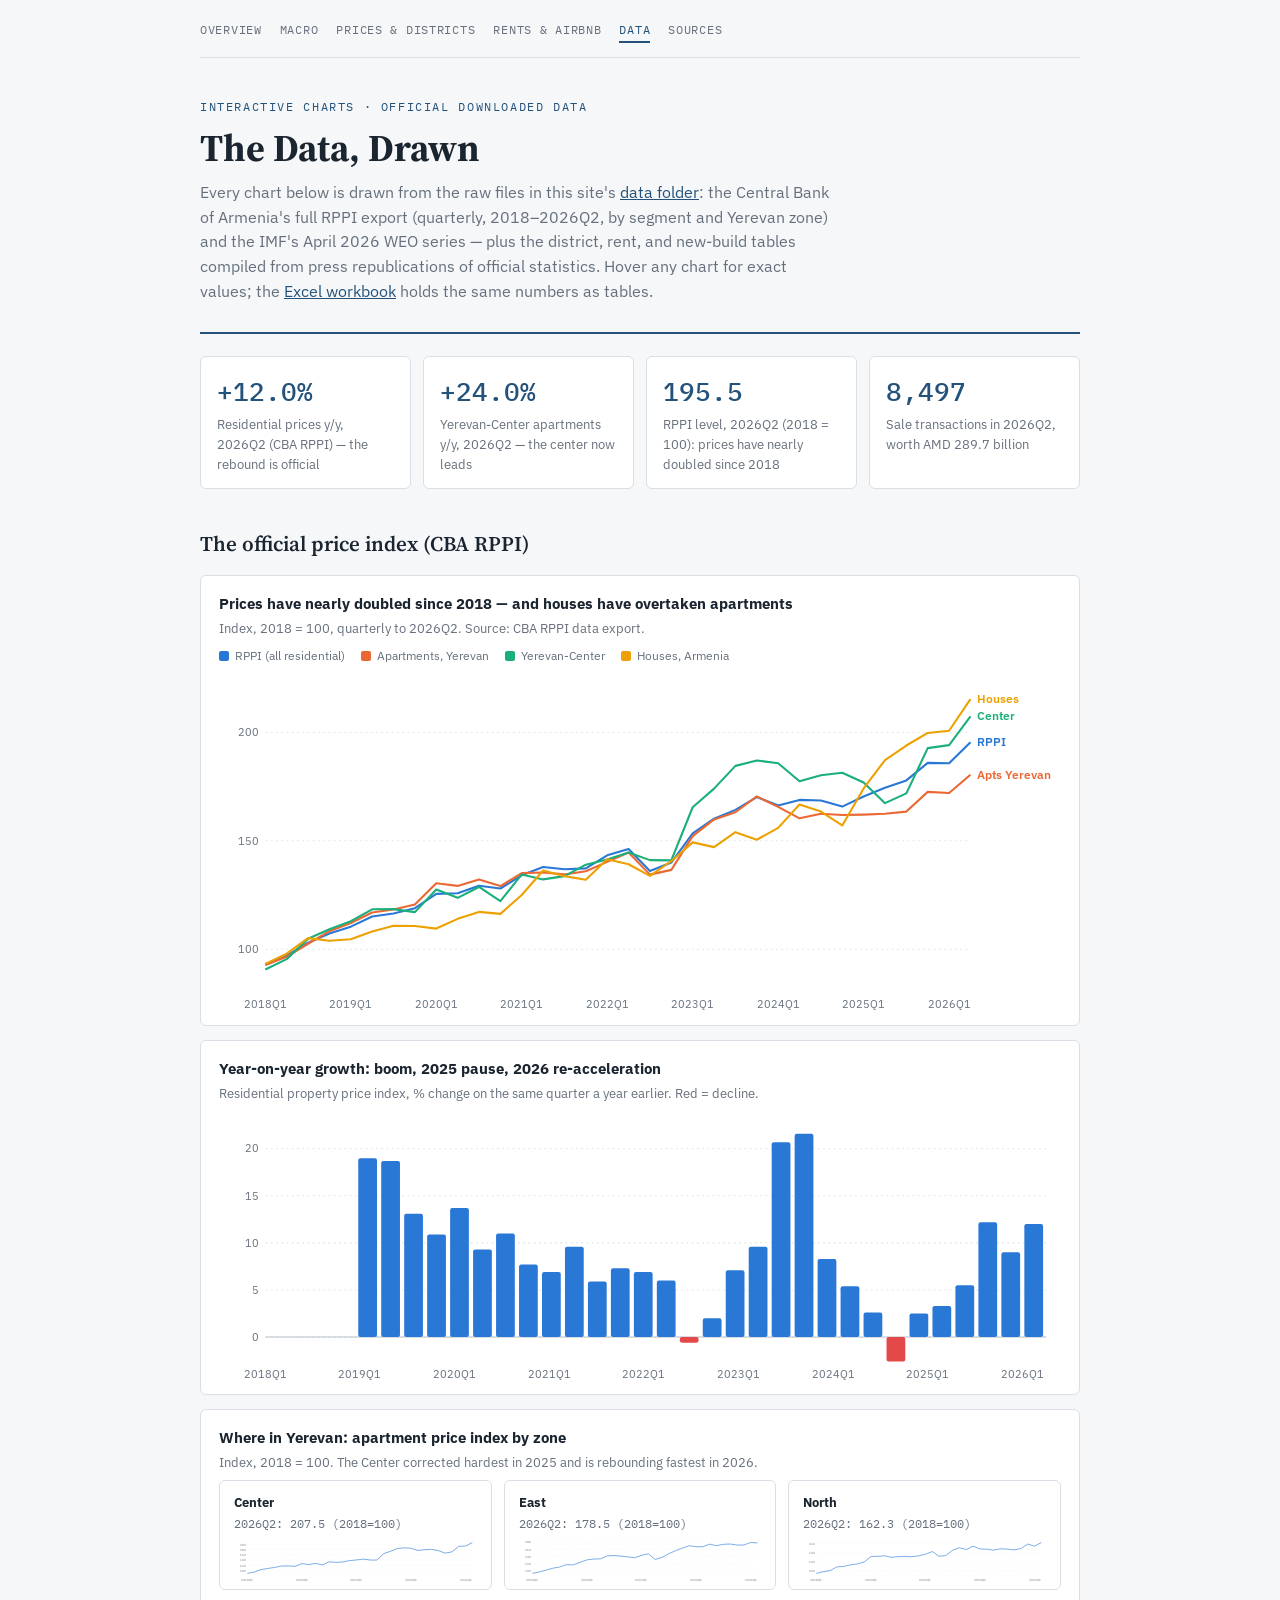
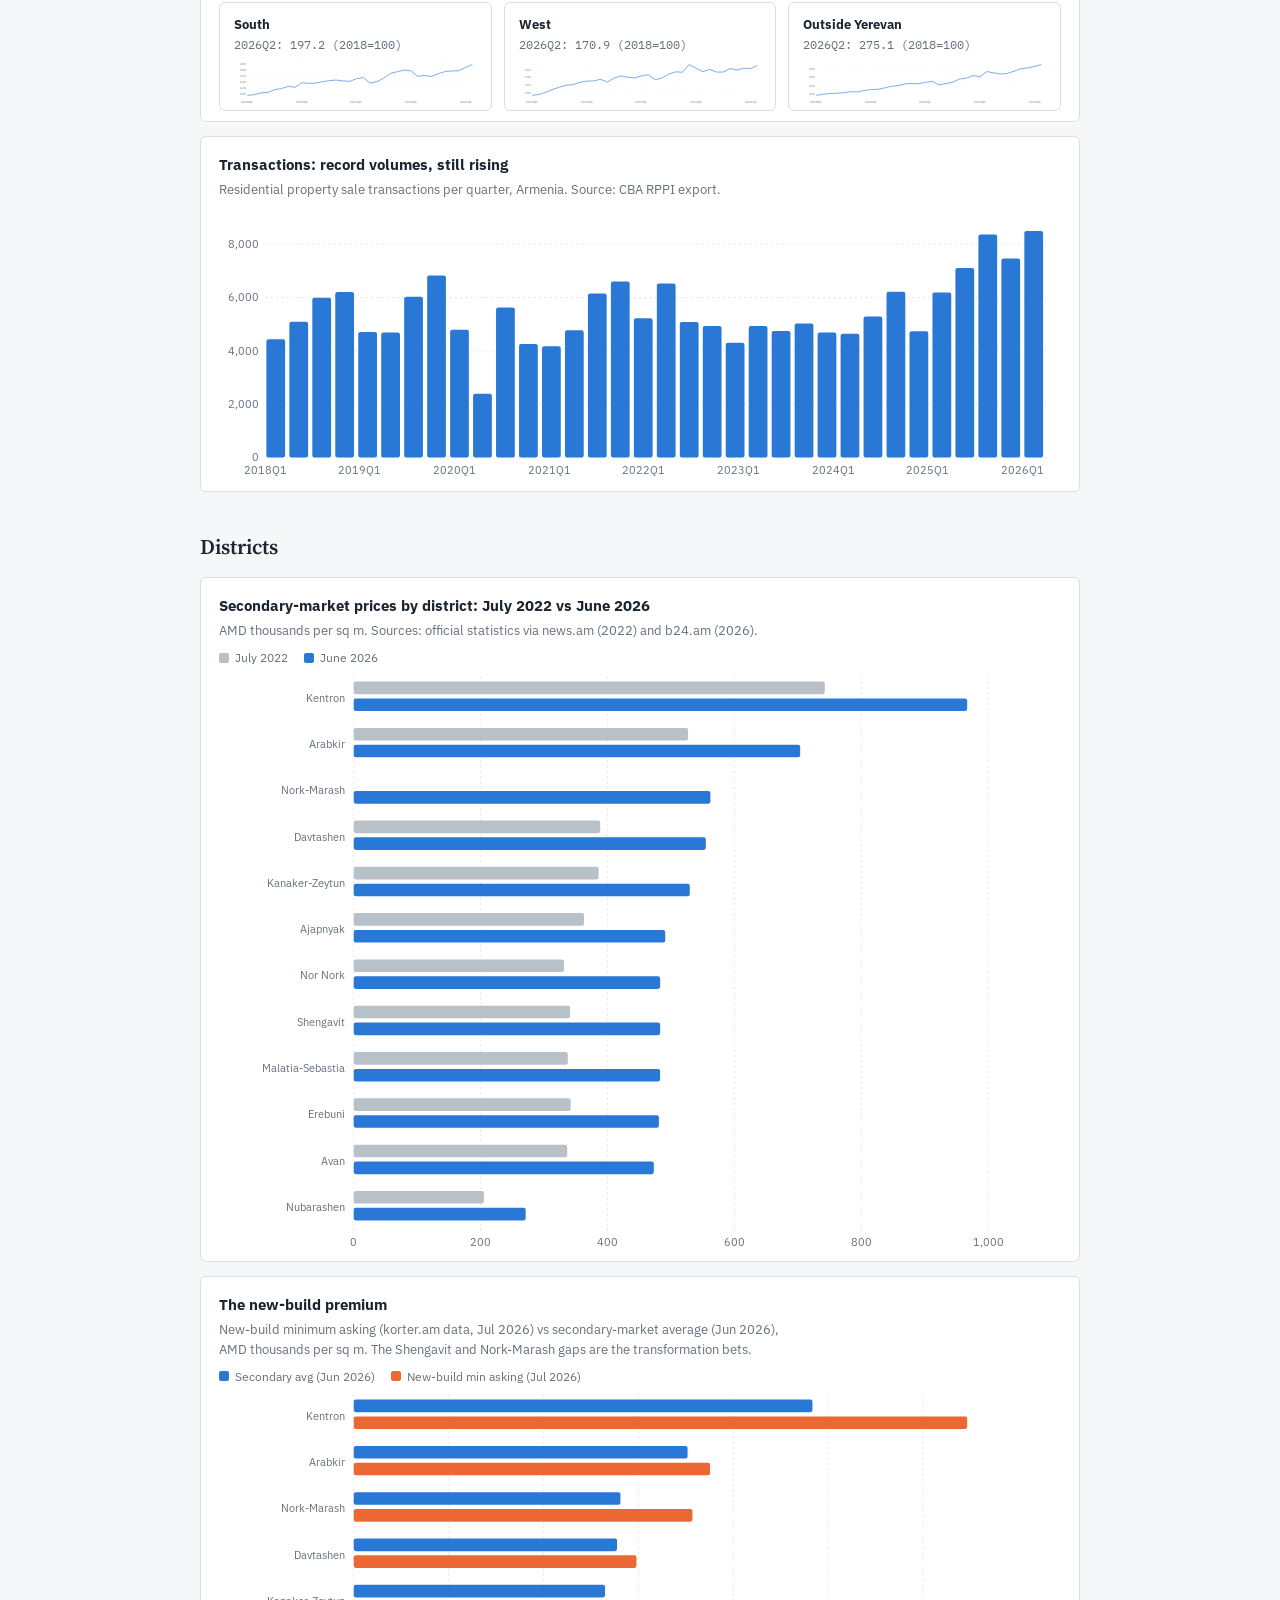
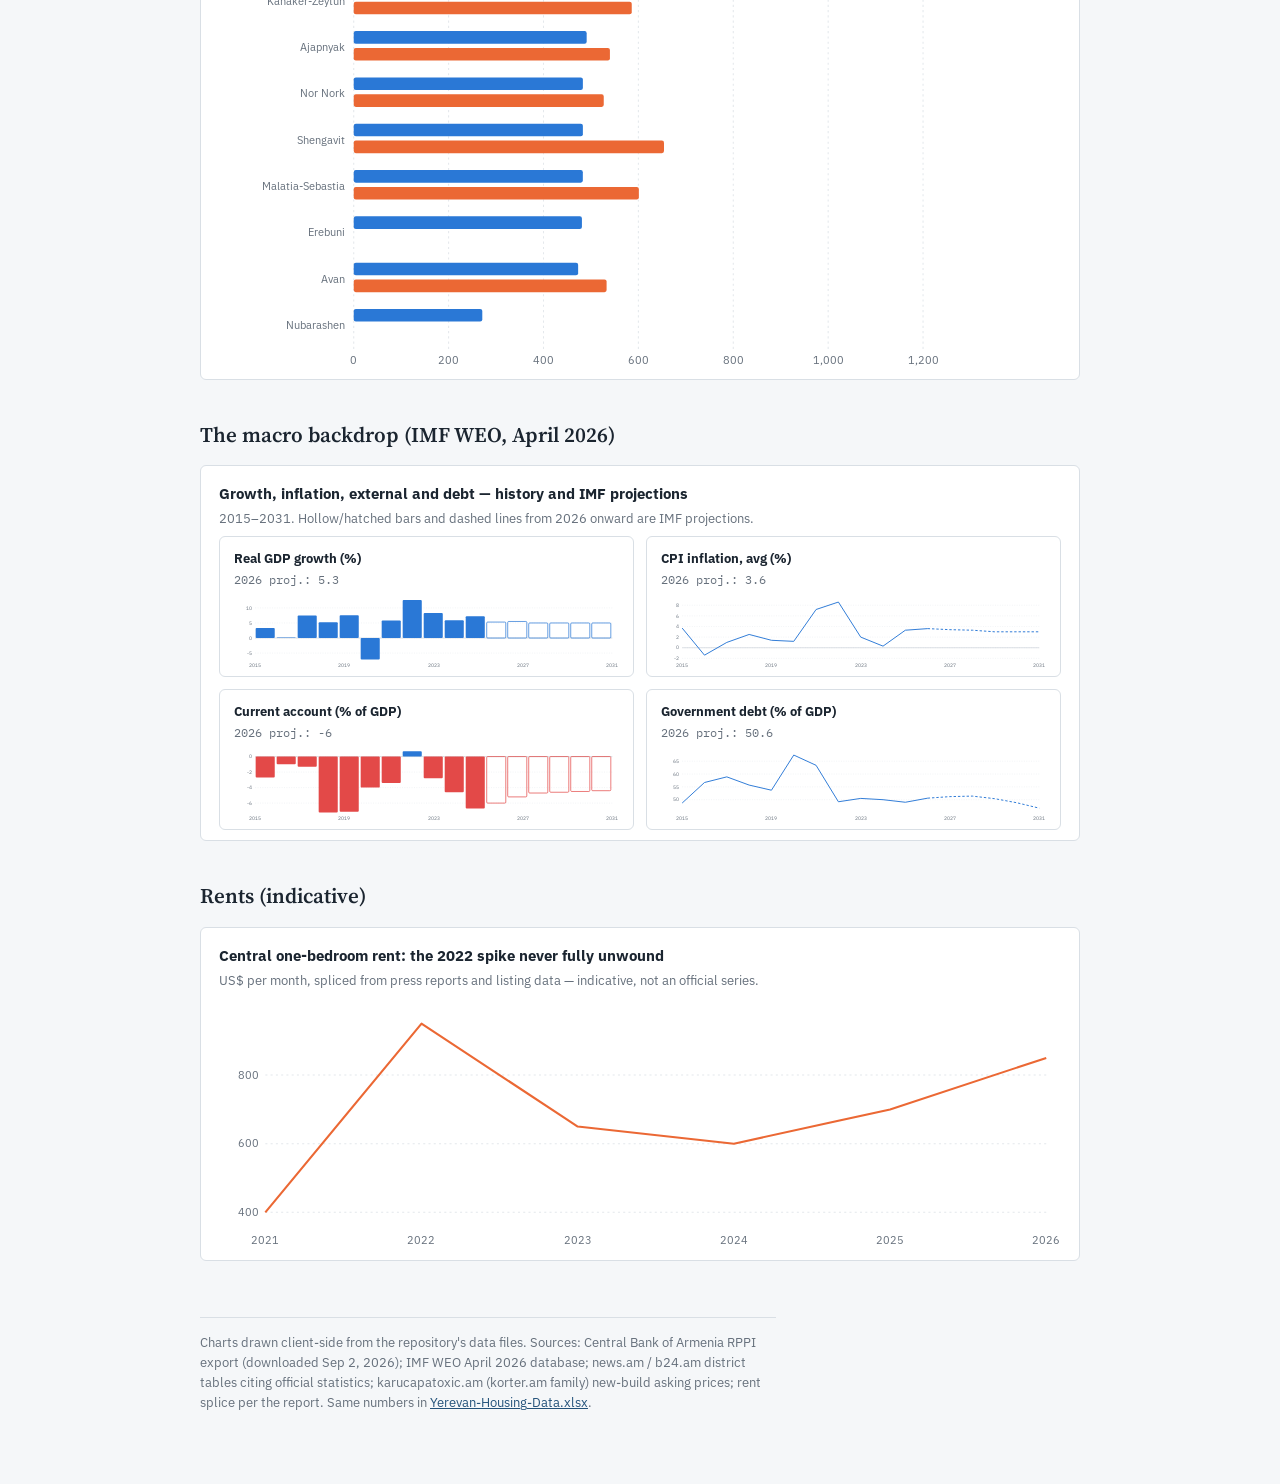
==== data.html @ 4c079de9 "Add files via upload" ====
<!doctype html>
<html lang="en">
<head>
<meta charset="utf-8">
<meta name="viewport" content="width=device-width,initial-scale=1">
<title>Data — Yerevan Housing Research</title>
<link rel="stylesheet" href="https://fonts.googleapis.com/css2?family=Source+Serif+4:opsz,wght@8..60,400;8..60,600;8..60,700&family=IBM+Plex+Sans:wght@400;500;600&family=IBM+Plex+Mono:wght@400;500&display=swap">
<link rel="stylesheet" href="style.css">
<style>
.viz-root{
  --s1:#2a78d6; --s2:#eb6834; --s3:#1baf7a; --s4:#eda100; --neg:#e34948;
  --grid:#E4E8EC; --axis:#B8C0C8; --tipbg:#FFFFFF;
}
@media (prefers-color-scheme: dark){
  .viz-root{ --s1:#3987e5; --s2:#d95926; --s3:#199e70; --s4:#c98500; --neg:#e66767;
    --grid:#2A3540; --axis:#455260; --tipbg:#232E3A; }
}
.chartbox{background:var(--panel); border:1px solid var(--line); border-radius:6px;
  padding:16px 18px 10px; margin:14px 0;}
.chartbox h3{margin:0 0 2px; font-size:15px;}
.chartbox .sub{font-size:12.5px; color:var(--muted); margin:0 0 8px;}
.legend{display:flex; flex-wrap:wrap; gap:4px 16px; font-size:12px; color:var(--muted); margin:4px 0 2px;}
.legend span{display:inline-flex; align-items:center; gap:6px;}
.legend i{width:10px; height:10px; border-radius:2px; display:inline-block;}
.chart svg{display:block; width:100%; height:auto;}
.smalls{display:grid; grid-template-columns:repeat(auto-fit,minmax(210px,1fr)); gap:12px;}
#c_weo{grid-template-columns:repeat(auto-fit,minmax(380px,1fr));}
.small{background:var(--panel); border:1px solid var(--line); border-radius:6px; padding:12px 14px 6px;}
.small h4{margin:0; font-size:13px;}
.small .v{font-family:"IBM Plex Mono",monospace; font-size:12px; color:var(--muted); margin:0 0 4px;}
.tiles{display:grid; grid-template-columns:repeat(auto-fit,minmax(190px,1fr)); gap:12px; margin:18px 0;}
.tile{background:var(--panel); border:1px solid var(--line); border-radius:6px; padding:14px 16px;}
.tile .n{font-family:"IBM Plex Mono",monospace; font-size:26px; color:var(--navy); font-weight:500;}
.tile .l{font-size:12.5px; color:var(--muted); margin-top:2px;}
#tip{position:fixed; z-index:10; pointer-events:none; background:var(--tipbg);
  border:1px solid var(--line); border-radius:5px; padding:7px 10px; font-size:12px;
  box-shadow:0 2px 10px rgba(0,0,0,.12); display:none; max-width:240px;}
#tip b{font-family:"IBM Plex Mono",monospace; font-weight:500;}
#tip .row{display:flex; align-items:center; gap:6px; margin-top:2px;}
#tip i{width:8px; height:8px; border-radius:2px; display:inline-block;}
.axislab{font-size:10.5px; fill:var(--muted); font-family:"IBM Plex Sans",sans-serif;}
.dlab{font-size:11px; font-weight:600; font-family:"IBM Plex Sans",sans-serif;}
</style>
</head>
<body class="viz-root">
<div class="wrap">
<nav>
  <a href="index.html">Overview</a>
  <a href="macro.html">Macro</a>
  <a href="market.html">Prices &amp; Districts</a>
  <a href="rents.html">Rents &amp; Airbnb</a>
  <a class="here" href="data.html">Data</a>
  <a href="sources.html">Sources</a>
</nav>
<header class="page">
  <p class="kicker">Interactive charts · official downloaded data</p>
  <h1>The Data, Drawn</h1>
  <p class="lede">Every chart below is drawn from the raw files in this site's <a href="https://github.com/rasoolzandvakil-boop/yerevan-housing/tree/main/data">data folder</a>: the Central Bank of Armenia's full RPPI export (quarterly, 2018–2026Q2, by segment and Yerevan zone) and the IMF's April 2026 WEO series — plus the district, rent, and new-build tables compiled from press republications of official statistics. Hover any chart for exact values; the <a href="https://github.com/rasoolzandvakil-boop/yerevan-housing/raw/main/data/Yerevan-Housing-Data.xlsx">Excel workbook</a> holds the same numbers as tables.</p>
</header>

<div class="tiles">
  <div class="tile"><div class="n">+12.0%</div><div class="l">Residential prices y/y, 2026Q2 (CBA RPPI) — the rebound is official</div></div>
  <div class="tile"><div class="n">+24.0%</div><div class="l">Yerevan-Center apartments y/y, 2026Q2 — the center now leads</div></div>
  <div class="tile"><div class="n">195.5</div><div class="l">RPPI level, 2026Q2 (2018 = 100): prices have nearly doubled since 2018</div></div>
  <div class="tile"><div class="n">8,497</div><div class="l">Sale transactions in 2026Q2, worth AMD 289.7 billion</div></div>
</div>

<h2>The official price index (CBA RPPI)</h2>
<div class="chartbox">
  <h3>Prices have nearly doubled since 2018 — and houses have overtaken apartments</h3>
  <p class="sub">Index, 2018 = 100, quarterly to 2026Q2. Source: CBA RPPI data export.</p>
  <div class="legend" id="lg1"></div>
  <div class="chart" id="c_idx"></div>
</div>
<div class="chartbox">
  <h3>Year-on-year growth: boom, 2025 pause, 2026 re-acceleration</h3>
  <p class="sub">Residential property price index, % change on the same quarter a year earlier. Red = decline.</p>
  <div class="chart" id="c_yoy"></div>
</div>
<div class="chartbox">
  <h3>Where in Yerevan: apartment price index by zone</h3>
  <p class="sub">Index, 2018 = 100. The Center corrected hardest in 2025 and is rebounding fastest in 2026.</p>
  <div class="smalls" id="c_zones"></div>
</div>
<div class="chartbox">
  <h3>Transactions: record volumes, still rising</h3>
  <p class="sub">Residential property sale transactions per quarter, Armenia. Source: CBA RPPI export.</p>
  <div class="chart" id="c_tx"></div>
</div>

<h2>Districts</h2>
<div class="chartbox">
  <h3>Secondary-market prices by district: July 2022 vs June 2026</h3>
  <p class="sub">AMD thousands per sq m. Sources: official statistics via news.am (2022) and b24.am (2026).</p>
  <div class="legend" id="lg2"></div>
  <div class="chart" id="c_dist"></div>
</div>
<div class="chartbox">
  <h3>The new-build premium</h3>
  <p class="sub">New-build minimum asking (korter.am data, Jul 2026) vs secondary-market average (Jun 2026), AMD thousands per sq m. The Shengavit and Nork-Marash gaps are the transformation bets.</p>
  <div class="legend" id="lg3"></div>
  <div class="chart" id="c_nb"></div>
</div>

<h2>The macro backdrop (IMF WEO, April 2026)</h2>
<div class="chartbox">
  <h3>Growth, inflation, external and debt — history and IMF projections</h3>
  <p class="sub">2015–2031. Hollow/hatched bars and dashed lines from 2026 onward are IMF projections.</p>
  <div class="smalls" id="c_weo"></div>
</div>

<h2>Rents (indicative)</h2>
<div class="chartbox">
  <h3>Central one-bedroom rent: the 2022 spike never fully unwound</h3>
  <p class="sub">US$ per month, spliced from press reports and listing data — indicative, not an official series.</p>
  <div class="chart" id="c_rent"></div>
</div>

<footer>Charts drawn client-side from the repository's data files. Sources: Central Bank of Armenia RPPI export (downloaded Sep 2, 2026); IMF WEO April 2026 database; news.am / b24.am district tables citing official statistics; karucapatoxic.am (korter.am family) new-build asking prices; rent splice per the report. Same numbers in <a href="https://github.com/rasoolzandvakil-boop/yerevan-housing/raw/main/data/Yerevan-Housing-Data.xlsx">Yerevan-Housing-Data.xlsx</a>.</footer>
</div>
<div id="tip"></div>
<script src="chartdata.js"></script>
<script>
const css = n => getComputedStyle(document.body).getPropertyValue(n).trim();
const tip = document.getElementById("tip");
function showTip(html, x, y){ tip.innerHTML = html; tip.style.display = "block";
  const r = tip.getBoundingClientRect();
  tip.style.left = Math.min(x + 14, innerWidth - r.width - 8) + "px";
  tip.style.top = Math.max(8, y - r.height - 12) + "px"; }
function hideTip(){ tip.style.display = "none"; }
const NS = "http://www.w3.org/2000/svg";
function el(t, a){ const e = document.createElementNS(NS, t); for (const k in a) e.setAttribute(k, a[k]); return e; }
function niceTicks(lo, hi, n){ const span = hi - lo || 1, step0 = span / n,
  mag = Math.pow(10, Math.floor(Math.log10(step0))), norm = step0 / mag,
  step = (norm < 1.5 ? 1 : norm < 3.5 ? 2 : norm < 7.5 ? 5 : 10) * mag,
  t0 = Math.ceil(lo / step) * step, out = [];
  for (let v = t0; v <= hi + 1e-9; v += step) out.push(+v.toFixed(6)); return out; }
const fmt = v => v == null ? "—" : (Math.abs(v) >= 1000 ? v.toLocaleString("en-US") : (Math.round(v * 10) / 10).toLocaleString("en-US"));

function frame(mount, W, H, padL, padR, padT, padB, lo, hi){
  const svg = el("svg", { viewBox: `0 0 ${W} ${H}` });
  mount.appendChild(svg);
  const iw = W - padL - padR, ih = H - padT - padB;
  const Y = v => padT + ih * (1 - (v - lo) / (hi - lo));
  niceTicks(lo, hi, 4).forEach(v => {
    svg.appendChild(el("line", { x1: padL, x2: W - padR, y1: Y(v), y2: Y(v),
      stroke: css("--grid"), "stroke-width": 1, "stroke-dasharray": "2 3" }));
    const t = el("text", { x: padL - 6, y: Y(v) + 3.5, "text-anchor": "end", class: "axislab" });
    t.textContent = fmt(v); svg.appendChild(t);
  });
  if (lo < 0 && hi > 0) svg.appendChild(el("line", { x1: padL, x2: W - padR, y1: Y(0), y2: Y(0), stroke: css("--axis"), "stroke-width": 1 }));
  return { svg, Y, iw, ih, padL, padT, W, H };
}
function xLabels(f, labels, every){
  labels.forEach((lb, i) => { if (i % every) return;
    const x = f.padL + f.iw * (labels.length === 1 ? 0.5 : i / (labels.length - 1));
    const t = el("text", { x, y: f.H - 6, "text-anchor": "middle", class: "axislab" });
    t.textContent = lb; f.svg.appendChild(t); });
}
function lineChart(id, labels, series, opts){
  const o = Object.assign({ H: 300, every: 4, dlabels: true, unit: "" }, opts || {});
  const m = document.getElementById(id); m.innerHTML = "";
  const all = series.flatMap(s => s.values).filter(v => v != null);
  let lo = Math.min(...all), hi = Math.max(...all); const pad = (hi - lo) * 0.08;
  lo = o.zero ? Math.min(0, lo) : lo - pad; hi = hi + pad;
  const f = frame(m, 800, o.H, 44, o.dlabels ? 86 : 14, 10, 22, lo, hi);
  const X = i => f.padL + f.iw * i / (labels.length - 1);
  series.forEach(s => {
    let d = "";
    s.values.forEach((v, i) => { if (v == null) return; d += (d ? "L" : "M") + X(i) + " " + f.Y(v) + " "; });
    f.svg.appendChild(el("path", { d, fill: "none", stroke: s.color, "stroke-width": 2,
      "stroke-dasharray": s.dash ? "5 4" : "none", "stroke-linejoin": "round" }));
    const lastIdx = s.values.length - 1;
    if (o.dlabels){
      const t = el("text", { x: X(lastIdx) + 6, y: f.Y(s.values[lastIdx]) + 4, class: "dlab", fill: s.color });
      t.textContent = s.name; f.svg.appendChild(t);
    }
  });
  xLabels(f, labels, o.every);
  const guide = el("line", { y1: 10, y2: o.H - 22, stroke: css("--axis"), "stroke-width": 1, opacity: 0 });
  f.svg.appendChild(guide);
  f.svg.addEventListener("mousemove", ev => {
    const r = f.svg.getBoundingClientRect(), sx = 800 / r.width;
    const px = (ev.clientX - r.left) * sx;
    let i = Math.round((px - f.padL) / f.iw * (labels.length - 1));
    i = Math.max(0, Math.min(labels.length - 1, i));
    guide.setAttribute("x1", X(i)); guide.setAttribute("x2", X(i)); guide.setAttribute("opacity", 0.6);
    showTip("<b>" + labels[i] + "</b>" + series.map(s => `<div class="row"><i style="background:${s.color}"></i>${s.name}: <b>${fmt(s.values[i])}${o.unit}</b></div>`).join(""), ev.clientX, ev.clientY);
  });
  f.svg.addEventListener("mouseleave", () => { guide.setAttribute("opacity", 0); hideTip(); });
}
function barChart(id, labels, series, opts){
  const o = Object.assign({ H: 300, every: 4, unit: "", horiz: false }, opts || {});
  const m = document.getElementById(id); m.innerHTML = "";
  const all = series.flatMap(s => s.values).filter(v => v != null);
  let lo = Math.min(0, ...all), hi = Math.max(0, ...all) * 1.06;
  const f = frame(m, 800, o.H, 44, 14, 10, 22, lo, hi);
  const n = labels.length, ns = series.length;
  const slot = f.iw / n, bw = Math.max(2, (slot - 2) / ns - 2);
  labels.forEach((lb, i) => {
    series.forEach((s, j) => {
      const v = s.values[i]; if (v == null) return;
      const x = f.padL + slot * i + (slot - (bw + 2) * ns) / 2 + j * (bw + 2);
      const y0 = f.Y(Math.max(0, v)), y1 = f.Y(Math.min(0, v));
      const color = (o.negColor && v < 0) ? o.negColor : s.color;
      const rect = el("rect", { x, y: y0, width: bw, height: Math.max(1, y1 - y0),
        fill: s.hollow && s.hollowFrom !== undefined && i >= s.hollowFrom ? "none" : color,
        stroke: color, "stroke-width": s.hollow && s.hollowFrom !== undefined && i >= s.hollowFrom ? 1.5 : 0,
        rx: 2 });
      rect.addEventListener("mousemove", ev => showTip(`<b>${lb}</b><div class="row"><i style="background:${color}"></i>${s.name}: <b>${fmt(v)}${o.unit}</b></div>`, ev.clientX, ev.clientY));
      rect.addEventListener("mouseleave", hideTip);
      f.svg.appendChild(rect);
    });
  });
  xLabels(f, labels, o.every);
}
function hbarChart(id, labels, series, opts){
  const o = Object.assign({ unit: "" }, opts || {});
  const m = document.getElementById(id); m.innerHTML = "";
  const all = series.flatMap(s => s.values).filter(v => v != null);
  const hi = Math.max(...all) * 1.05;
  const rowH = 16 * series.length + 12, H = labels.length * rowH + 24;
  const svg = el("svg", { viewBox: `0 0 800 ${H}` }); m.appendChild(svg);
  const padL = 128, iw = 800 - padL - 60;
  niceTicks(0, hi, 4).forEach(v => {
    const x = padL + iw * v / hi;
    svg.appendChild(el("line", { x1: x, x2: x, y1: 6, y2: H - 18, stroke: css("--grid"), "stroke-width": 1, "stroke-dasharray": "2 3" }));
    const t = el("text", { x, y: H - 5, "text-anchor": "middle", class: "axislab" }); t.textContent = fmt(v); svg.appendChild(t);
  });
  labels.forEach((lb, i) => {
    const y0 = 8 + i * rowH;
    const t = el("text", { x: padL - 8, y: y0 + rowH / 2, "text-anchor": "end", class: "axislab", "font-size": 11.5 });
    t.textContent = lb; svg.appendChild(t);
    series.forEach((s, j) => {
      const v = s.values[i]; if (v == null) return;
      const w = iw * v / hi, y = y0 + 3 + j * 16;
      const rect = el("rect", { x: padL, y, width: w, height: 12, fill: s.color, rx: 2 });
      rect.addEventListener("mousemove", ev => showTip(`<b>${lb}</b><div class="row"><i style="background:${s.color}"></i>${s.name}: <b>${fmt(v)}${o.unit}</b></div>`, ev.clientX, ev.clientY));
      rect.addEventListener("mouseleave", hideTip);
      svg.appendChild(rect);
    });
  });
}
function legend(id, items){
  document.getElementById(id).innerHTML = items.map(it => `<span><i style="background:${it[1]}"></i>${it[0]}</span>`).join("");
}

const S1 = css("--s1"), S2 = css("--s2"), S3 = css("--s3"), S4 = css("--s4"), NEG = css("--neg");

// RPPI multi-line
legend("lg1", [["RPPI (all residential)", S1], ["Apartments, Yerevan", S2], ["Yerevan-Center", S3], ["Houses, Armenia", S4]]);
lineChart("c_idx", D.q, [
  { name: "RPPI", color: S1, values: D.idx.rppi },
  { name: "Apts Yerevan", color: S2, values: D.idx.aptYER },
  { name: "Center", color: S3, values: D.idx.center },
  { name: "Houses", color: S4, values: D.idx.houses },
], { H: 330, every: 4 });

// y/y bars
barChart("c_yoy", D.q, [{ name: "RPPI y/y", color: S1, values: D.yoy.rppi }], { H: 260, every: 4, unit: "%", negColor: NEG });

// zones small multiples
const zones = [["Center", "center"], ["East", "east"], ["North", "north"], ["South", "south"], ["West", "west"], ["Outside Yerevan", "outside"]];
const zm = document.getElementById("c_zones");
zones.forEach(([nm, key]) => {
  const box = document.createElement("div"); box.className = "small";
  const last = D.idx[key][D.idx[key].length - 1];
  box.innerHTML = `<h4>${nm}</h4><p class="v">2026Q2: ${last} (2018=100)</p><div class="chart" id="z_${key}"></div>`;
  zm.appendChild(box);
});
zones.forEach(([nm, key]) => lineChart("z_" + key, D.q, [{ name: "", color: S1, values: D.idx[key] }], { H: 150, every: 8, dlabels: false }));

// transactions
barChart("c_tx", D.q, [{ name: "Transactions", color: S1, values: D.tx }], { H: 260, every: 4 });

// districts grouped horizontal
legend("lg2", [["July 2022", css("--axis")], ["June 2026", S1]]);
hbarChart("c_dist", D.districts.names, [
  { name: "Jul 2022", color: css("--axis"), values: D.districts.p2022 },
  { name: "Jun 2026", color: S1, values: D.districts.p2026 },
], { unit: "k AMD/sqm" });

// new-build premium
legend("lg3", [["Secondary avg (Jun 2026)", S1], ["New-build min asking (Jul 2026)", S2]]);
hbarChart("c_nb", D.districts.names, [
  { name: "Secondary", color: S1, values: D.districts.p2026 },
  { name: "New-build", color: S2, values: D.districts.nb },
], { unit: "k AMD/sqm" });

// WEO small multiples
const weoDefs = [
  ["Real GDP growth (%)", "gdp", "bar"],
  ["CPI inflation, avg (%)", "cpi", "line"],
  ["Current account (% of GDP)", "ca", "bar"],
  ["Government debt (% of GDP)", "debt", "line"],
];
const wm = document.getElementById("c_weo");
const yrs = D.weo.years, i0 = yrs.indexOf(2015), iproj = yrs.indexOf(2026);
weoDefs.forEach(([nm, key]) => {
  const box = document.createElement("div"); box.className = "small";
  const v26 = D.weo[key][iproj];
  box.innerHTML = `<h4>${nm}</h4><p class="v">2026 proj.: ${fmt(v26)}</p><div class="chart" id="w_${key}"></div>`;
  wm.appendChild(box);
});
weoDefs.forEach(([nm, key, kind]) => {
  const labels = yrs.slice(i0).map(String), vals = D.weo[key].slice(i0);
  if (kind === "bar")
    barChart("w_" + key, labels, [{ name: nm, color: S1, values: vals, hollow: true, hollowFrom: iproj - i0 }], { H: 160, every: 4, negColor: key === "ca" ? NEG : undefined, unit: "" });
  else {
    const hist = vals.map((v, i) => i <= iproj - i0 ? v : null);
    const proj = vals.map((v, i) => i >= iproj - i0 ? v : null);
    lineChart("w_" + key, labels, [
      { name: "", color: S1, values: hist },
      { name: "", color: S1, values: proj, dash: true },
    ], { H: 160, every: 4, dlabels: false });
  }
});

// rent
lineChart("c_rent", D.rent.years.map(String), [{ name: "1BR center", color: S2, values: D.rent.usd }], { H: 240, every: 1, dlabels: false, unit: " US$" });
</script>
</body>
</html>
---- style.css ----
:root{
  --bg:#F5F7F9; --panel:#FFFFFF; --ink:#1B2530; --muted:#66707C;
  --navy:#24527A; --navy-soft:#DCE6EF; --line:#D9DFE5;
  --gold:#8A6A1F; --gold-bg:#F4ECD6;
  --warn:#8C4A2F; --warn-bg:#F6E8E0;
  --chip-bg:#EDF1F4; --chip-ink:#4A5560;
}
@media (prefers-color-scheme: dark){
  :root{
    --bg:#141A21; --panel:#1C242E; --ink:#E6EAEE; --muted:#98A2AD;
    --navy:#7FA8CC; --navy-soft:#243746; --line:#2C3844;
    --gold:#D2B45E; --gold-bg:#2E2A1A;
    --warn:#D89673; --warn-bg:#33241C;
    --chip-bg:#242E38; --chip-ink:#AAB4BE;
  }
  .figure img{background:#fff; border-radius:4px; padding:8px;}
}
*{box-sizing:border-box;}
body{background:var(--bg); color:var(--ink); font-family:"IBM Plex Sans",system-ui,sans-serif;
  font-size:15.5px; line-height:1.6; margin:0; padding:0 20px 72px;}
.wrap{max-width:880px; margin:0 auto;}
nav{display:flex; flex-wrap:wrap; gap:4px 18px; padding:18px 0 14px; border-bottom:1px solid var(--line);
  font-family:"IBM Plex Mono",monospace; font-size:12px; letter-spacing:.06em; text-transform:uppercase;}
nav a{color:var(--muted); text-decoration:none; padding:2px 0;}
nav a:hover{color:var(--navy);}
nav a.here{color:var(--navy); border-bottom:2px solid var(--navy);}
header.page{padding:40px 0 6px; border-bottom:2px solid var(--navy); margin-bottom:22px;}
.kicker{font-family:"IBM Plex Mono",monospace; font-size:11.5px; letter-spacing:.14em;
  text-transform:uppercase; color:var(--navy); margin:0 0 10px;}
h1{font-family:"Source Serif 4",Georgia,serif; font-weight:700; font-size:clamp(28px,5vw,38px);
  margin:0 0 10px; text-wrap:balance; line-height:1.14;}
.lede{color:var(--muted); max-width:64ch; margin:0 0 22px;}
h2{font-family:"Source Serif 4",Georgia,serif; font-weight:600; font-size:21px; margin:38px 0 10px; text-wrap:balance;}
h3{font-size:16px; margin:24px 0 6px;}
p{max-width:72ch;}
a{color:var(--navy);}
.panel{background:var(--panel); border:1px solid var(--line); border-radius:6px; padding:16px 20px; margin:14px 0;}
.panel.accent{border-left:3px solid var(--navy);}
.grid{display:grid; grid-template-columns:repeat(auto-fit,minmax(240px,1fr)); gap:12px; margin:18px 0;}
.card{background:var(--panel); border:1px solid var(--line); border-radius:6px; padding:16px 18px;}
.card h3{margin:0 0 6px; font-family:"Source Serif 4",Georgia,serif; font-size:17px;}
.card p{margin:0; font-size:14px; color:var(--muted);}
.card a.cta{display:inline-block; margin-top:10px; font-size:13px; font-weight:600; text-decoration:none;}
.stat{font-family:"IBM Plex Mono",monospace; font-size:26px; color:var(--navy); font-weight:500;}
.statlabel{font-size:12.5px; color:var(--muted); margin-top:2px;}
.figure{margin:22px 0; text-align:center;}
.figure img{max-width:100%; height:auto;}
.figure .cap{font-size:13px; color:var(--muted); margin-top:8px;}
table{border-collapse:collapse; width:100%; font-size:14px; background:var(--panel);}
.tablewrap{overflow-x:auto; border:1px solid var(--line); border-radius:6px; margin:16px 0;}
th{font-family:"IBM Plex Mono",monospace; font-size:11px; letter-spacing:.08em; text-transform:uppercase;
  color:var(--muted); text-align:left; padding:10px 14px 8px; border-bottom:1px solid var(--line); white-space:nowrap;}
td{padding:8px 14px; border-bottom:1px solid var(--line); vertical-align:top;}
tr:last-child td{border-bottom:none;}
td.num{font-variant-numeric:tabular-nums; text-align:right; white-space:nowrap;}
th.num{text-align:right;}
.chip{font-family:"IBM Plex Mono",monospace; font-size:10.5px; letter-spacing:.04em;
  background:var(--chip-bg); color:var(--chip-ink); border-radius:3px; padding:2px 7px; white-space:nowrap;}
.note{background:var(--warn-bg); border:1px solid var(--line); border-radius:6px; padding:14px 18px; font-size:14px;}
footer{margin-top:56px; padding-top:14px; border-top:1px solid var(--line); font-size:12.5px; color:var(--muted); max-width:72ch;}
ul{padding-left:1.2em;}
li{margin:5px 0;}
a:focus-visible{outline:2px solid var(--navy); outline-offset:2px;}
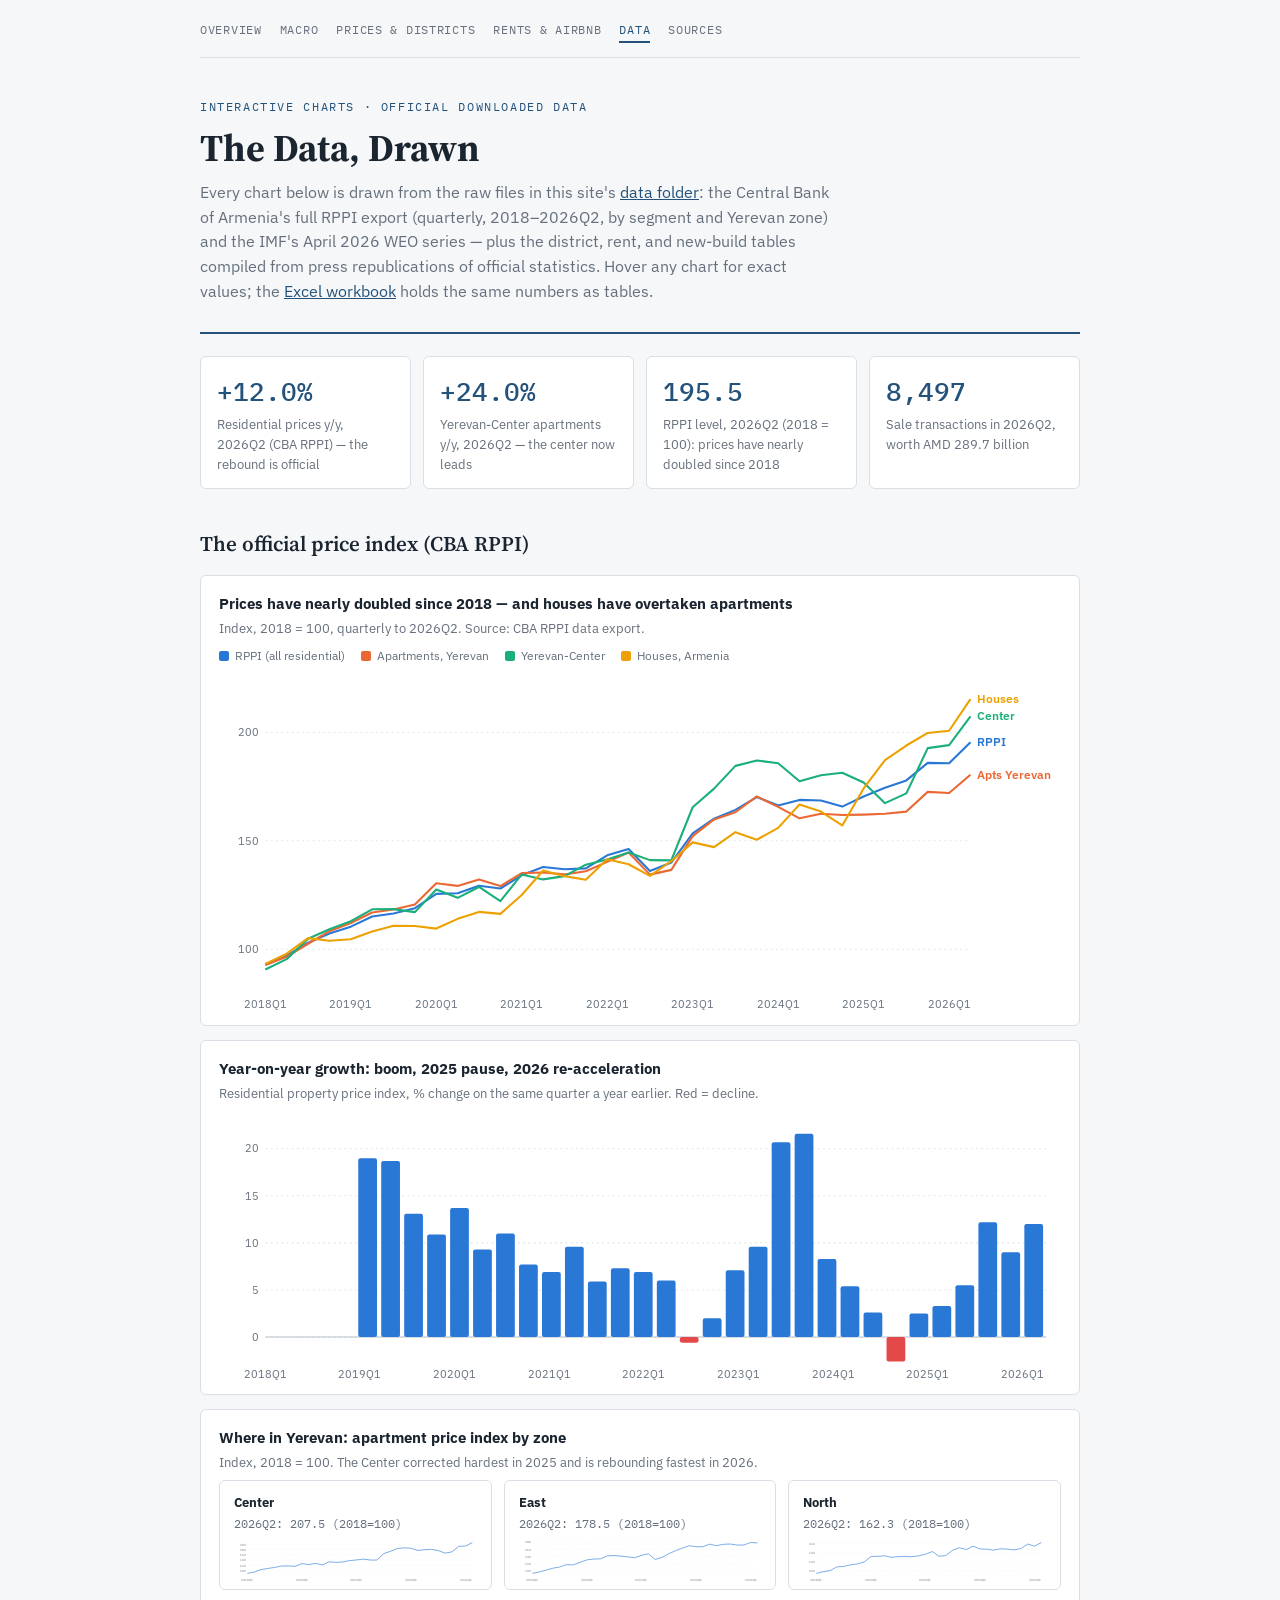
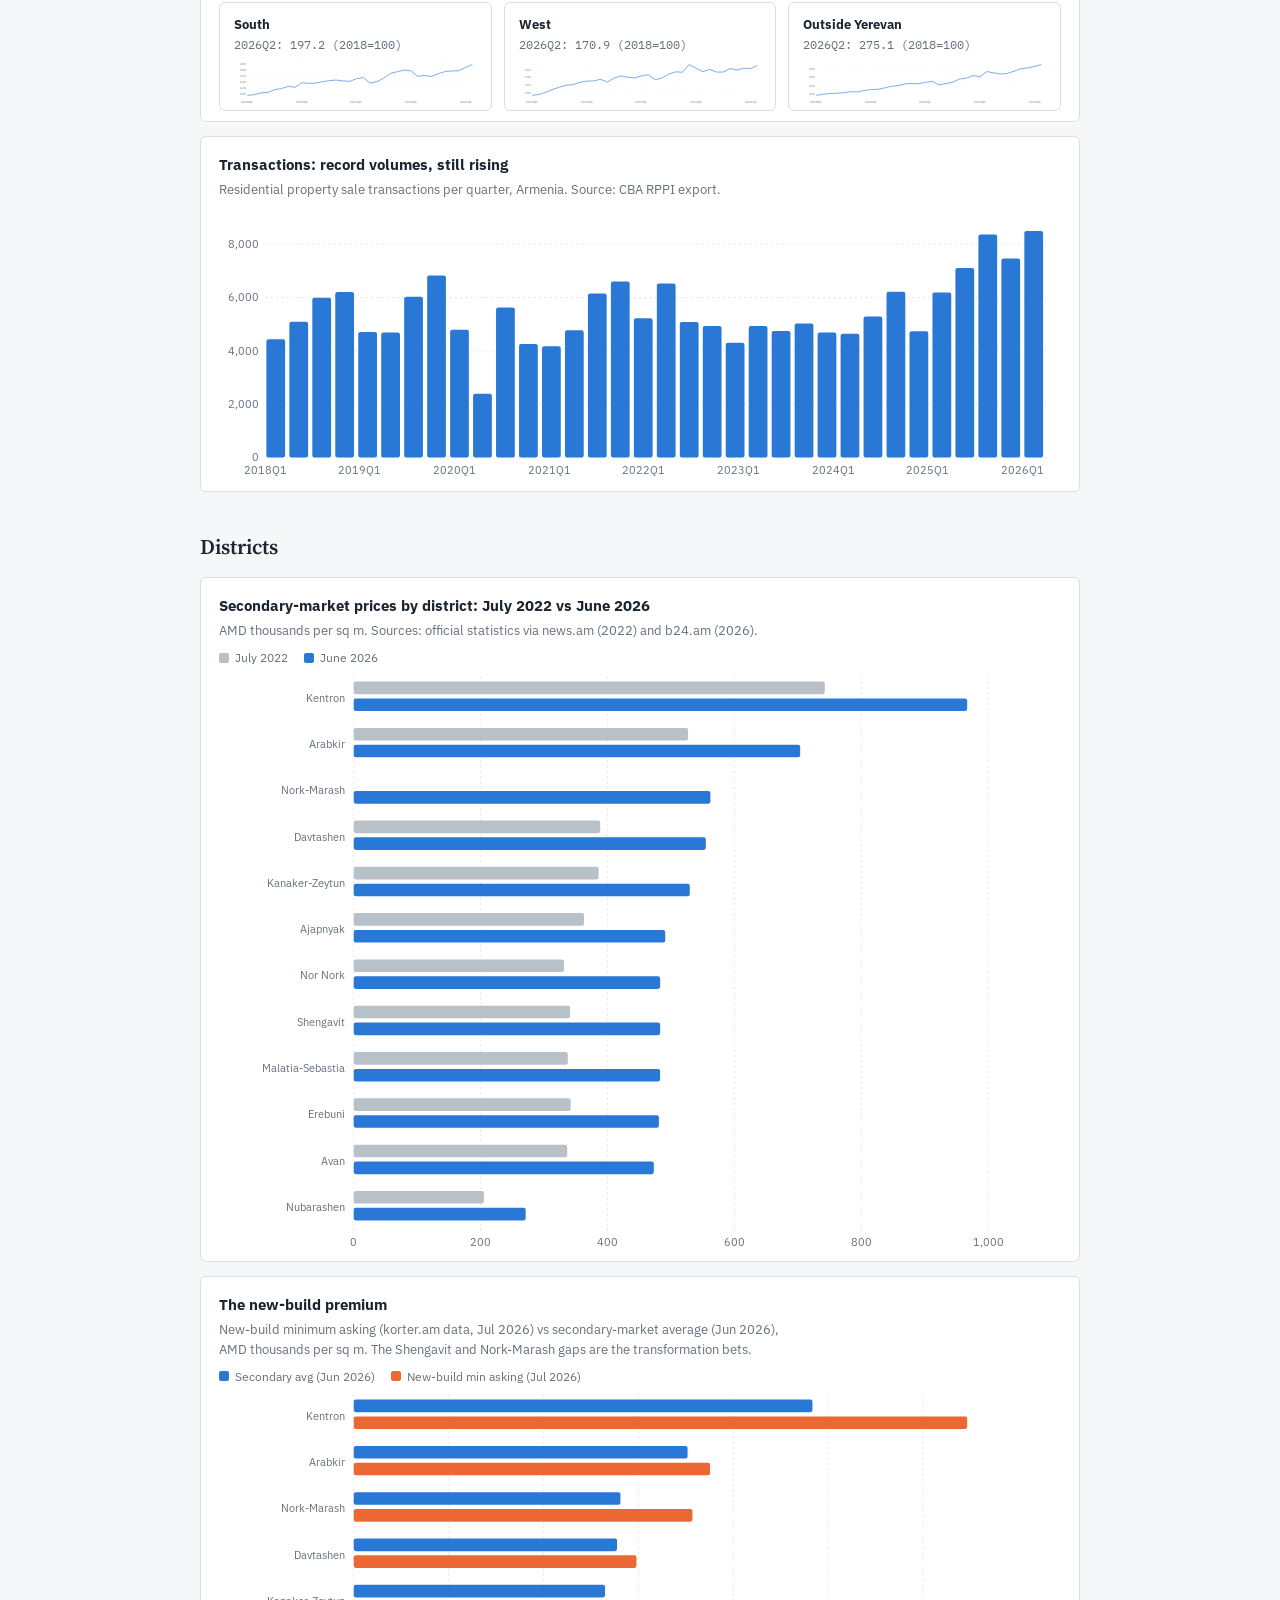
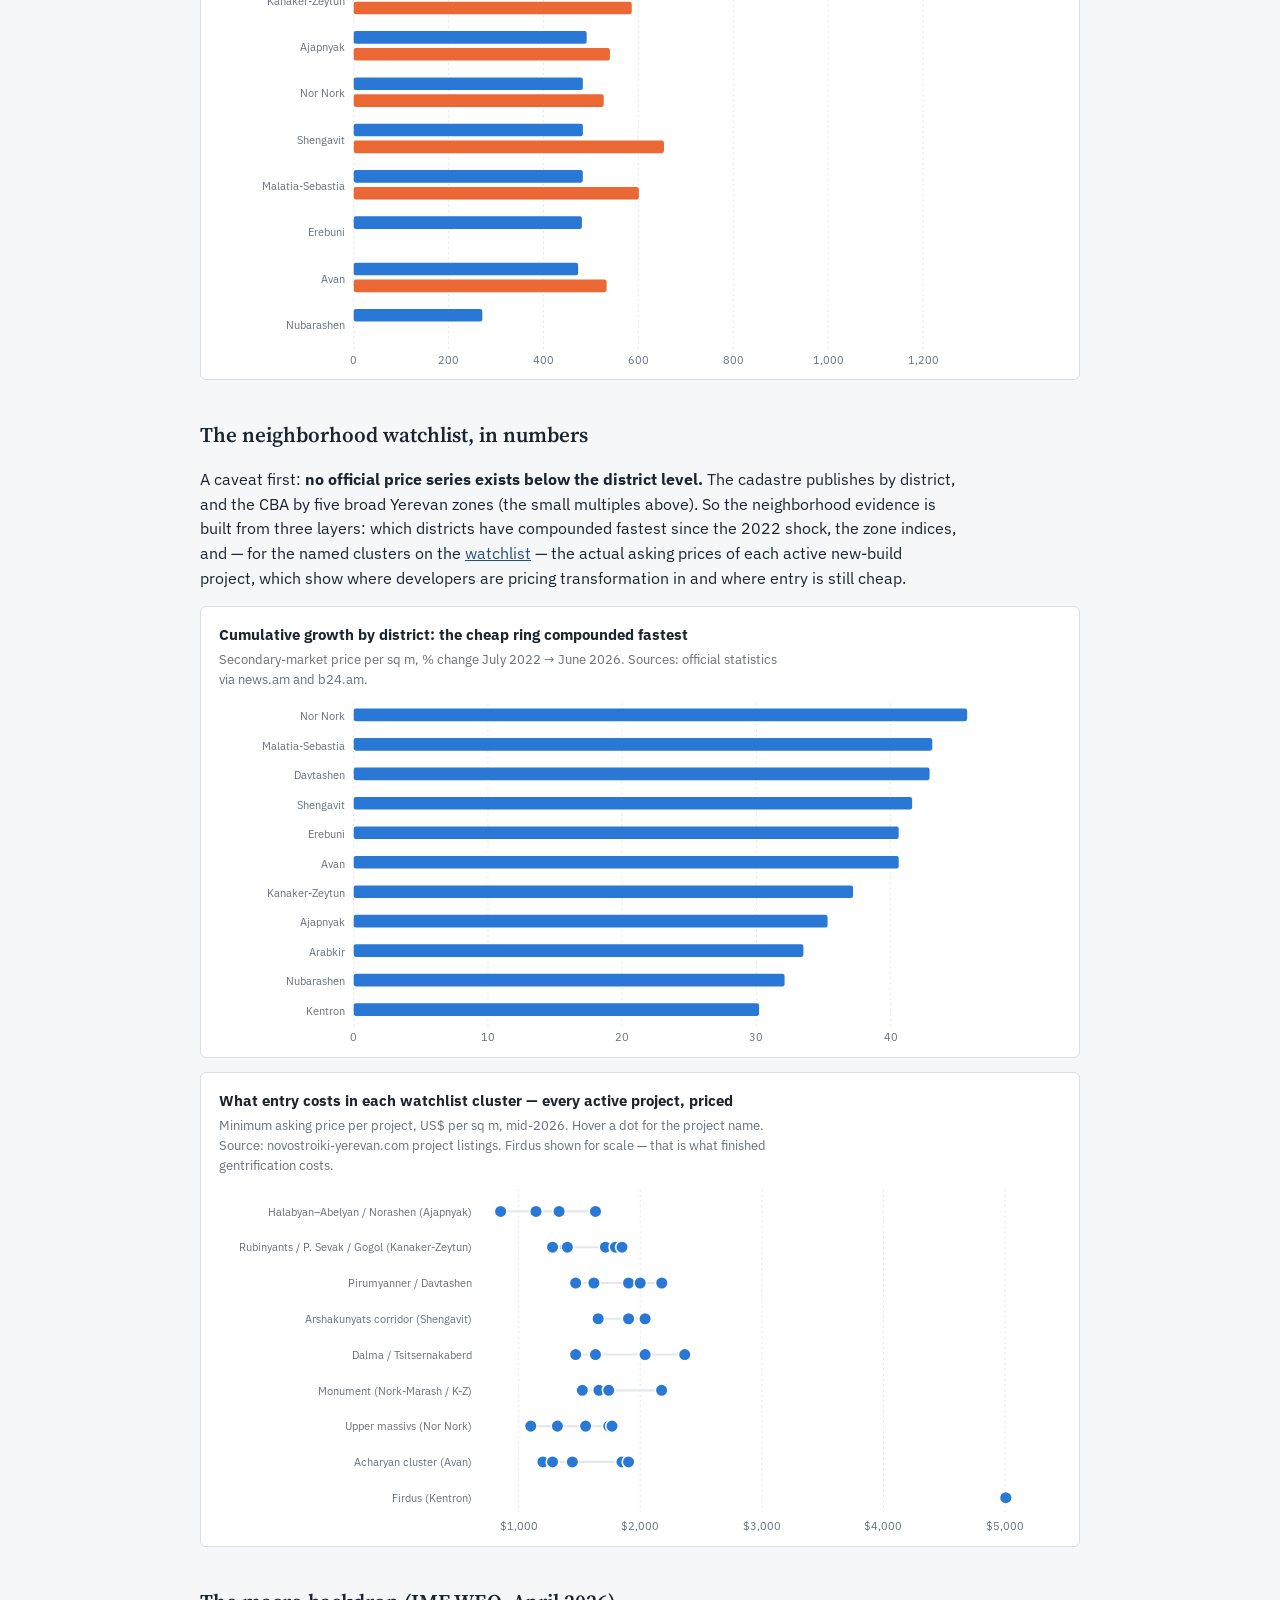
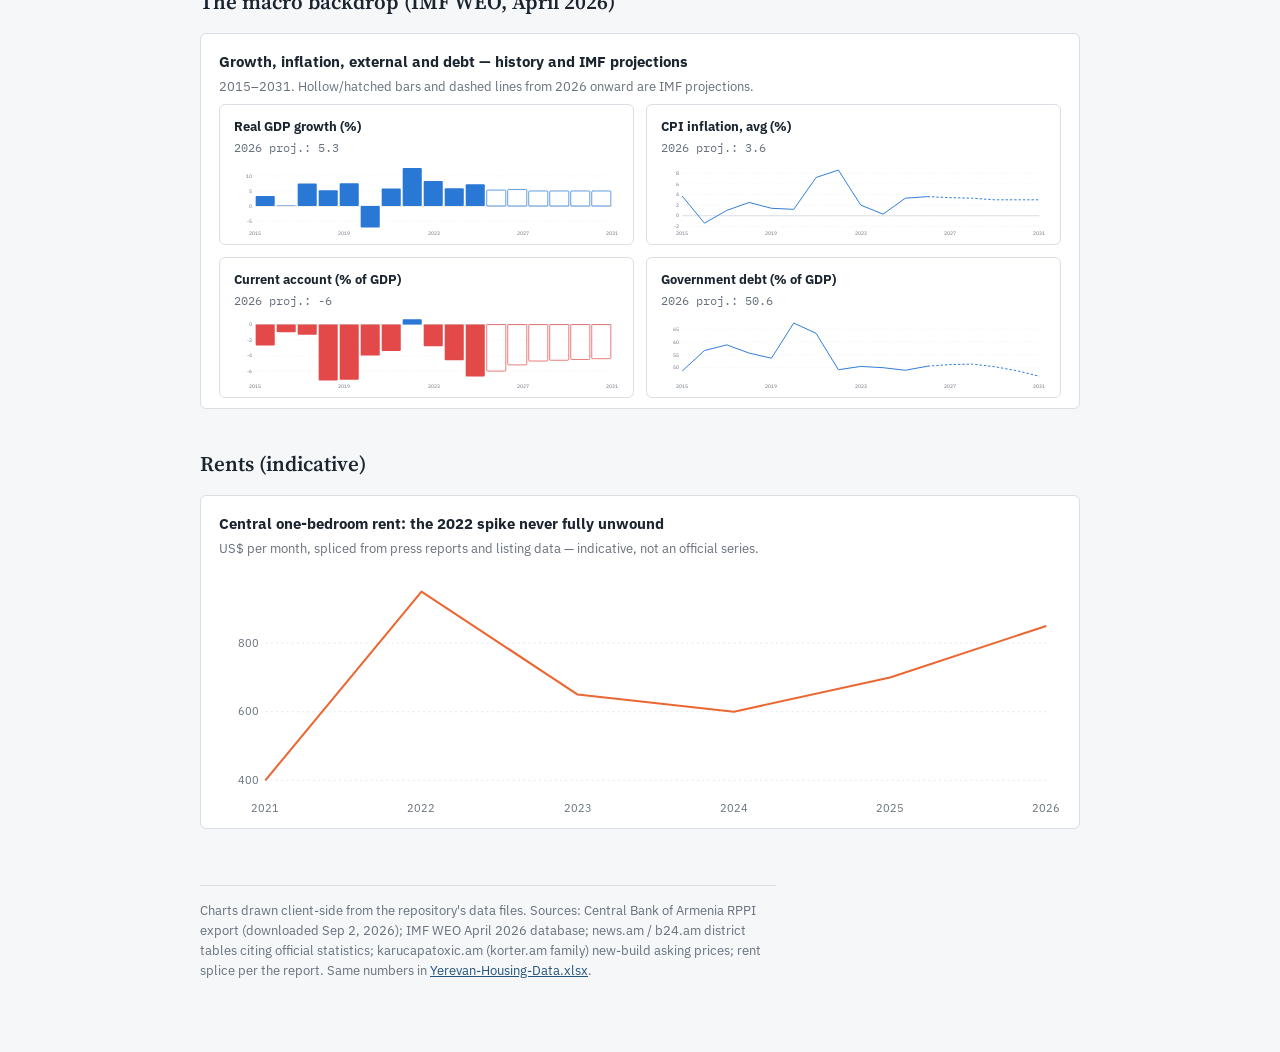
==== commit 75ad3297: "Add files via upload" ====
--- a/data.html
+++ b/data.html
@@ -102,6 +102,19 @@
   <div class="chart" id="c_nb"></div>
 </div>
 
+<h2>The neighborhood watchlist, in numbers</h2>
+<p style="max-width:76ch">A caveat first: <b>no official price series exists below the district level.</b> The cadastre publishes by district, and the CBA by five broad Yerevan zones (the small multiples above). So the neighborhood evidence is built from three layers: which districts have compounded fastest since the 2022 shock, the zone indices, and — for the named clusters on the <a href="market.html">watchlist</a> — the actual asking prices of each active new-build project, which show where developers are pricing transformation in and where entry is still cheap.</p>
+<div class="chartbox">
+  <h3>Cumulative growth by district: the cheap ring compounded fastest</h3>
+  <p class="sub">Secondary-market price per sq m, % change July 2022 → June 2026. Sources: official statistics via news.am and b24.am.</p>
+  <div class="chart" id="c_growth"></div>
+</div>
+<div class="chartbox">
+  <h3>What entry costs in each watchlist cluster — every active project, priced</h3>
+  <p class="sub">Minimum asking price per project, US$ per sq m, mid-2026. Hover a dot for the project name. Source: novostroiki-yerevan.com project listings. Firdus shown for scale — that is what finished gentrification costs.</p>
+  <div class="chart" id="c_proj"></div>
+</div>
+
 <h2>The macro backdrop (IMF WEO, April 2026)</h2>
 <div class="chartbox">
   <h3>Growth, inflation, external and debt — history and IMF projections</h3>
@@ -286,6 +299,41 @@
   { name: "Secondary", color: S1, values: D.districts.p2026 },
   { name: "New-build", color: S2, values: D.districts.nb },
 ], { unit: "k AMD/sqm" });
+
+// district cumulative growth
+const gw = D.districts.names.map((n, i) => {
+  const a = D.districts.p2022[i], b = D.districts.p2026[i];
+  return a == null ? null : [n, Math.round((b / a - 1) * 1000) / 10];
+}).filter(Boolean).sort((a, b) => b[1] - a[1]);
+hbarChart("c_growth", gw.map(d => d[0]), [{ name: "Growth Jul 2022 → Jun 2026", color: S1, values: gw.map(d => d[1]) }], { unit: "%" });
+
+// watchlist project dot strip
+(function(){
+  const m = document.getElementById("c_proj"); m.innerHTML = "";
+  const rows = D.projects, rowH = 34, padL = 250, padR = 30;
+  const H = rows.length * rowH + 30, W = 800, iw = W - padL - padR;
+  const hi = 5200, lo = 700;
+  const Xv = v => padL + iw * (v - lo) / (hi - lo);
+  const svg = el("svg", { viewBox: `0 0 ${W} ${H}` }); m.appendChild(svg);
+  [1000, 2000, 3000, 4000, 5000].forEach(v => {
+    svg.appendChild(el("line", { x1: Xv(v), x2: Xv(v), y1: 6, y2: H - 20, stroke: css("--grid"), "stroke-width": 1, "stroke-dasharray": "2 3" }));
+    const t = el("text", { x: Xv(v), y: H - 6, "text-anchor": "middle", class: "axislab" });
+    t.textContent = "$" + v.toLocaleString("en-US"); svg.appendChild(t);
+  });
+  rows.forEach(([area, projs], i) => {
+    const cy = 10 + i * rowH + rowH / 2;
+    const lab = el("text", { x: padL - 10, y: cy + 4, "text-anchor": "end", class: "axislab", "font-size": 11.5 });
+    lab.textContent = area; svg.appendChild(lab);
+    const vals = projs.map(p => p[1]);
+    svg.appendChild(el("line", { x1: Xv(Math.min(...vals)), x2: Xv(Math.max(...vals)), y1: cy, y2: cy, stroke: css("--grid"), "stroke-width": 2 }));
+    projs.forEach(([nm, v]) => {
+      const c = el("circle", { cx: Xv(v), cy, r: 6, fill: S1, stroke: css("--tipbg"), "stroke-width": 1.5 });
+      c.addEventListener("mousemove", ev => showTip(`<b>${nm}</b><div class="row"><i style="background:${S1}"></i>${area}: <b>$${v.toLocaleString("en-US")}/sq m</b></div>`, ev.clientX, ev.clientY));
+      c.addEventListener("mouseleave", hideTip);
+      svg.appendChild(c);
+    });
+  });
+})();
 
 // WEO small multiples
 const weoDefs = [
